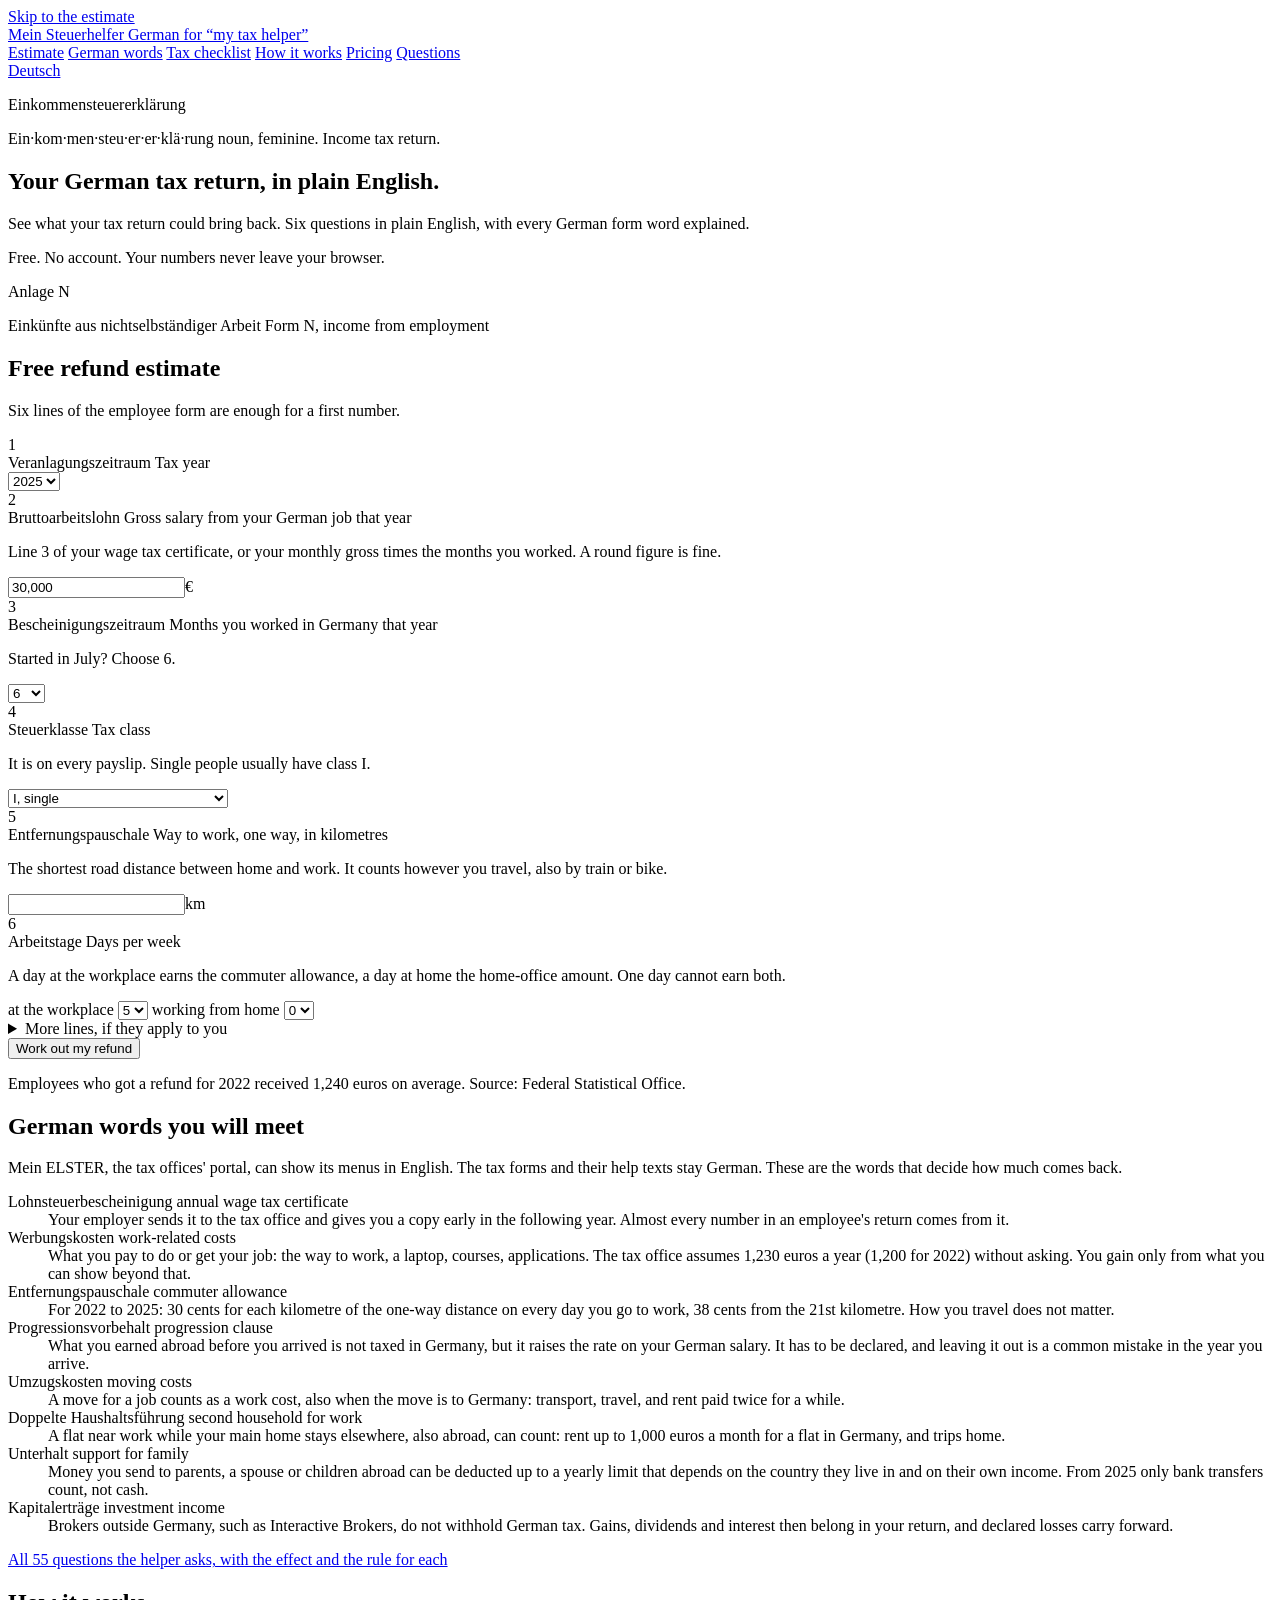
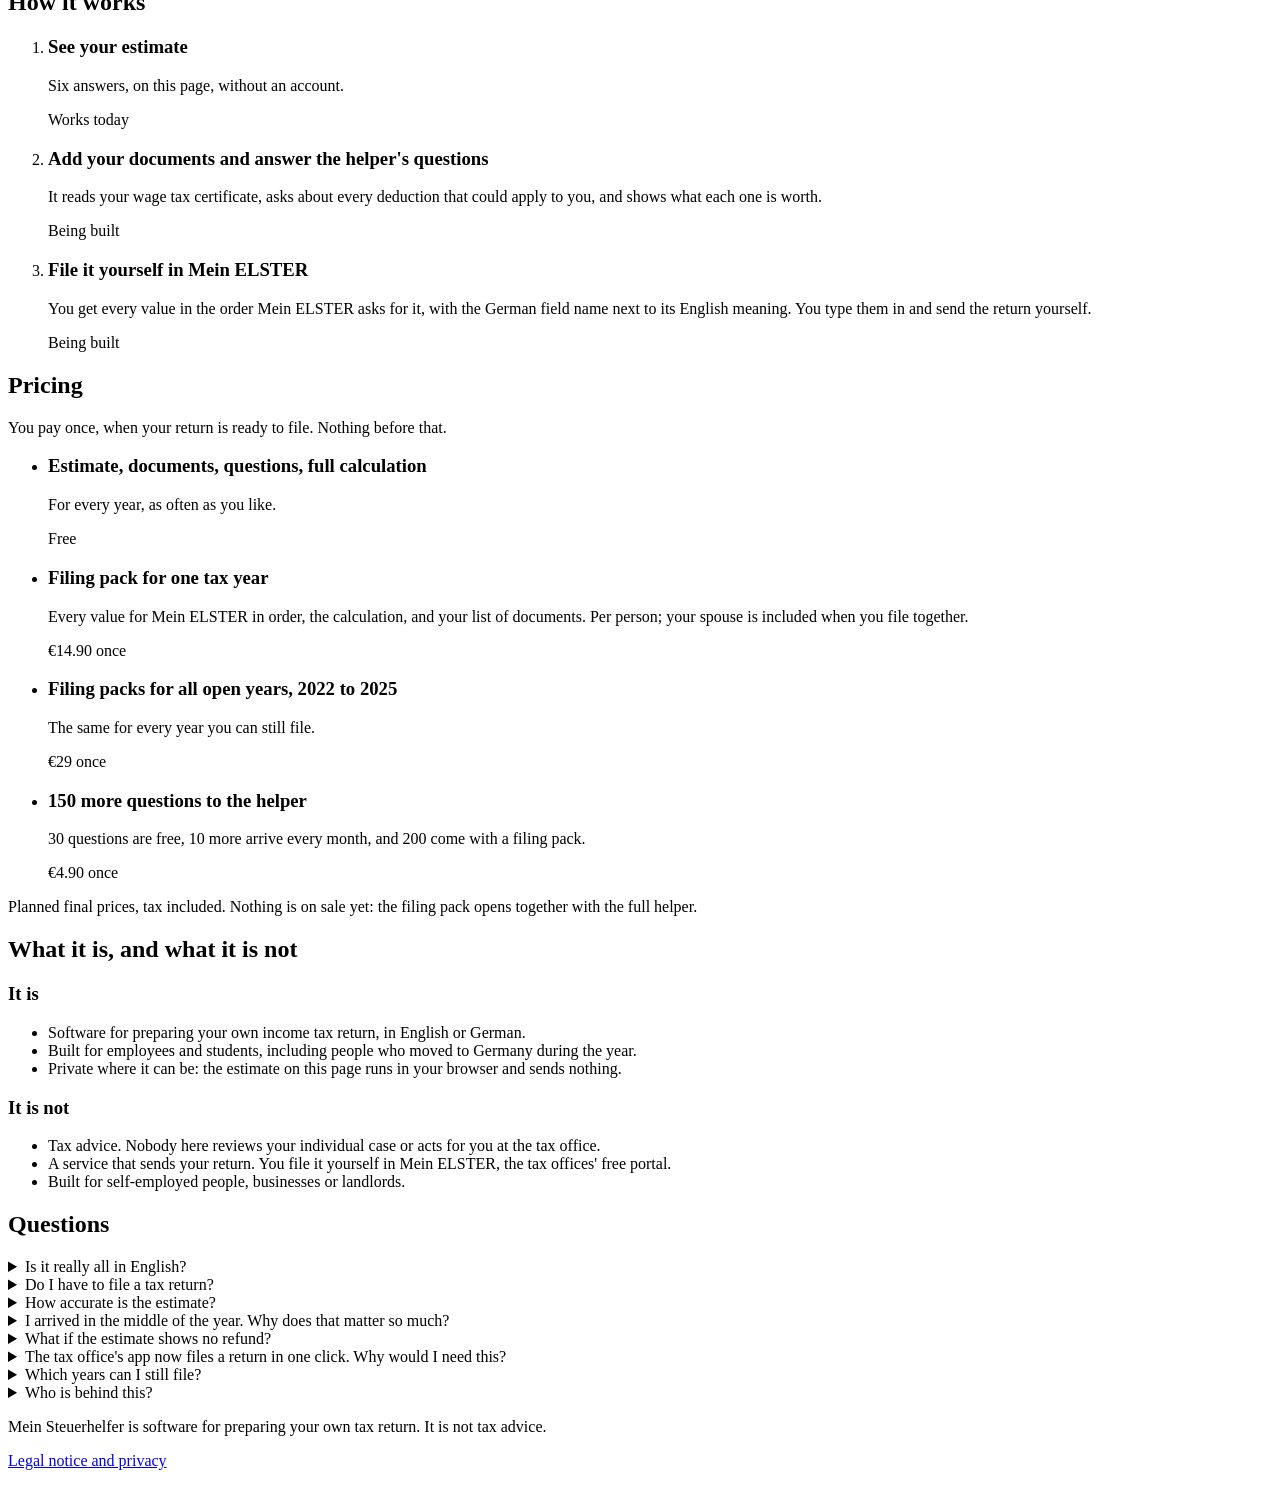
==== index.html @ c2fe27c1 "Add the website: English pages" ====
<!DOCTYPE html>
<html lang="en">
<head>
<meta charset="utf-8">
<meta name="viewport" content="width=device-width, initial-scale=1">
<title>German tax refund estimate in plain English | Mein Steuerhelfer</title>
<meta name="description" content="See what your German tax return could bring back. A free estimate in plain English for employees and students from abroad, with every German form word explained. Software, not tax advice.">
<meta name="color-scheme" content="light">
<link rel="icon" type="image/svg+xml" href="static/favicon.svg">
<link rel="stylesheet" href="static/css/site.css">
</head>
<body id="top">
<a class="skip" href="#estimate">Skip to the estimate</a>
<header class="top">
  <div class="wrap top__in">
    <a class="brand" href="./" translate="no">
      <span class="brand__name" lang="de">Mein Steuerhelfer</span>
      <span class="brand__gloss" translate="yes">German for “my tax helper”</span>
    </a>
    <nav class="nav" aria-label="Sections">
      <a href="#estimate">Estimate</a>
      <a href="#words">German words</a>
      <a href="checklist.html">Tax checklist</a>
      <a href="#how">How it works</a>
      <a href="#pricing">Pricing</a>
      <a href="#questions">Questions</a>
    </nav>
    <a class="lang" href="de/" hreflang="de" lang="de" data-lang-switch="de" aria-label="Diese Seite auf Deutsch">Deutsch</a>
  </div>
</header>

<main>
  <section class="hero">
    <div class="wrap">
      <p class="headword" lang="de">Einkommen&shy;steuer&shy;erklärung</p>
      <p class="entry"><span class="entry__syllables" lang="de">Ein·kom·men·steu·er·er·klä·rung</span> noun, feminine. Income tax return.</p>
      <div class="estimator" data-estimator>
      <script type="application/json" data-config>{"locale": "en-GB", "t": {"driver.children": "Children", "driver.children.why": "The tax office compares what the child allowance would save you with the child benefit you received and applies whichever is better. The allowance also lowers church tax and the solidarity surcharge.", "driver.church_tax": "Church tax counts as a deduction", "driver.church_tax.why": "The church tax you pay is itself deductible as a special expense, so part of it comes back.", "driver.commute": "Your way to work", "driver.commute.why": "{near} cents for each kilometre of the one-way distance on every day at the workplace, {far} cents from kilometre {far_from}, however you travel. Work costs only count once they pass the {allowance} the tax office assumes for every employee.", "driver.foreign_income": "Income abroad raises your German tax rate", "driver.foreign_income.why": "Income abroad is not taxed in Germany. But your German income is taxed at the rate that both together would have, and that rate is higher.", "driver.home_office": "Working from home", "driver.home_office.why": "{per_day} for each day you worked from home, up to {max} a year. It is added to your other work costs, which count once they pass the flat {allowance}.", "driver.other_costs": "Other work costs", "driver.other_costs.why": "What you pay yourself to do or get your job: equipment, courses, applications, a move for the job. Together with the way to work and home-office days it counts once it passes the flat {allowance}.", "driver.part_year": "Each month was taxed as if you earned that salary all year", "driver.part_year.why": "Your employer taxed every month as if you earned that salary for twelve months. Over the whole year you earned less, so less tax is due, and the return gives the difference back.", "err.amount": "This is not a number we can read. Use digits, for example 1,200.", "err.days_range": "Days at the workplace and at home cannot be more than 7 per week together.", "err.invalid_value": "One of the numbers is not valid. Check the lines above.", "err.km_range": "Enter a one-way distance of at most 500 kilometres.", "err.months_range": "Choose between 1 and 12 months.", "err.negative": "Enter an amount of zero or more.", "err.salary_range": "Enter your gross salary in euros, between 1 and 1,000,000. For example 42,000.", "err.tax_class": "Choose a tax class.", "err.unsupported_year": "Only 2022 to 2025 can be estimated.", "msg.even.body": "The tax your employer withheld is about right. Costs we have not asked about can still change that: a move for the job, a second home, training, support for family abroad, craftsmen at home.", "msg.even.title": "No clear refund from these numbers", "msg.needs_documents.body": "In these classes the tax withheld depends on your partner\u0027s income or on your main job, so a quick estimate would be a guess. The full helper will calculate it from the wage tax certificates.", "msg.needs_documents.title": "Classes V and VI need your wage tax certificate", "msg.payment.amount": "Roughly {amount} more tax for the year, probably between {low} and {high}.", "msg.payment.body": "More tax is due for the year than your employer withheld. Costs we have not asked about can still lower it.", "msg.payment.title": "These numbers point to a payment, not a refund", "r.abroad_hint": "Did you have income abroad earlier that year? Enter it under \u201cMore lines\u201d. It lowers this figure and makes the return mandatory.", "r.class3_note": "Estimated as a married couple filing together, with a partner who has no income.", "r.class4_note": "Estimated for you alone. If you file together with your spouse and your incomes differ, the result is usually better.", "r.costs.above": "Your work costs come to {total}. That is {extra} more than the {allowance} the tax office assumes for every employee, and this extra lowers your taxable income.", "r.costs.below": "Your work costs come to {total}. The tax office already assumes {allowance} for every employee without asking, so costs only change your tax once they pass that line. You are {missing} short of it.", "r.costs.title": "Your work costs", "r.estimate_note": "An estimate from a few answers. It assumes statutory health insurance at the average rate and no other income. Your wage tax certificate gives the exact figure.", "r.example": "Example: first job in Germany from July, 30,000 euros gross by December, no income earlier that year. Change the lines to see your own number.", "r.heading": "Likely refund", "r.must_file": "With income abroad in the same year, a German tax return for that year is mandatory, not optional.", "r.next": "The full helper is being built. It will read your documents, ask about everything else you can claim, and give you every value for Mein ELSTER with the German field name next to its English meaning.", "r.range": "Probably between {low} and {high}.", "r.slip.diff": "Difference", "r.slip.due": "Tax due for the year", "r.slip.withheld": "Withheld from your pay, estimated", "r.why": "Where it comes from", "r.why.note": "Amounts with a plus or minus show what a line adds to or takes from your result. They overlap, so they do not add up exactly."}}</script>
      <div class="hero__grid">
        <div class="hero__text">
          <h1>Your German tax return, in plain English.</h1>
          <p class="lead">See what your tax return could bring back. Six questions in plain English, with every German form word explained.</p>
          <p class="hero__note">Free. No account. Your numbers never leave your browser.</p>
        </div>

        <div class="sheet" id="estimate">
          <div class="sheet__band">
            <p class="sheet__form" lang="de">Anlage N</p>
            <p class="sheet__formtitle"><span lang="de">Einkünfte aus nichtselbständiger Arbeit</span> <span class="sheet__gloss">Form N, income from employment</span></p>
          </div>
          <form class="sheet__body" method="dialog" novalidate>
            <h2>Free refund estimate</h2>
            <p class="sheet__sub">Six lines of the employee form are enough for a first number.</p>

            <div class="line">
              <span class="line__no" aria-hidden="true">1</span>
              <div class="line__text">
                <span class="term" lang="de">Veranlagungszeitraum</span>
                <label for="est-year">Tax year</label>
              </div>
              <div class="line__field">
                <select id="est-year" name="year" aria-describedby="est-year-error">
                  <option value="2025" selected>2025</option>
                  <option value="2024">2024</option>
                  <option value="2023">2023</option>
                  <option value="2022">2022</option>
                </select>
              </div>
              <p class="error" id="est-year-error" data-error-for="year" hidden></p>
            </div>

            <div class="line">
  <span class="line__no" aria-hidden="true">2</span>
  <div class="line__text">
    <span class="term" lang="de">Bruttoarbeitslohn</span>
    <label for="est-gross">Gross salary from your German job that year</label>
<p class="hint" id="est-gross-hint">Line 3 of your wage tax certificate, or your monthly gross times the months you worked. A round figure is fine.</p>  </div>
  <div class="line__field">
    <span class="money money--eur"><input id="est-gross" name="gross" type="text" inputmode="decimal" autocomplete="off" enterkeyhint="done" value="30,000" aria-describedby="est-gross-hint est-gross-error"><span class="unit" aria-hidden="true">€</span></span>
  </div>
  <p class="error" id="est-gross-error" data-error-for="gross" hidden></p>
</div>


            <div class="line">
              <span class="line__no" aria-hidden="true">3</span>
              <div class="line__text">
                <span class="term" lang="de">Bescheinigungszeitraum</span>
                <label for="est-months">Months you worked in Germany that year</label>
                <p class="hint" id="est-months-hint">Started in July? Choose 6.</p>
              </div>
              <div class="line__field">
                <select id="est-months" name="months" aria-describedby="est-months-hint est-months-error">
                  <option value="1">1</option>
                  <option value="2">2</option>
                  <option value="3">3</option>
                  <option value="4">4</option>
                  <option value="5">5</option>
                  <option value="6" selected>6</option>
                  <option value="7">7</option>
                  <option value="8">8</option>
                  <option value="9">9</option>
                  <option value="10">10</option>
                  <option value="11">11</option>
                  <option value="12">12</option>
                </select>
              </div>
              <p class="error" id="est-months-error" data-error-for="months" hidden></p>
            </div>

            <div class="line">
              <span class="line__no" aria-hidden="true">4</span>
              <div class="line__text">
                <span class="term" lang="de">Steuerklasse</span>
                <label for="est-class">Tax class</label>
                <p class="hint" id="est-class-hint">It is on every payslip. Single people usually have class I.</p>
              </div>
              <div class="line__field">
                <select id="est-class" name="tax_class" aria-describedby="est-class-hint est-class-error">
                  <option value="1" selected>I, single</option>
                  <option value="2">II, single parent</option>
                  <option value="3">III, married, partner earns nothing</option>
                  <option value="4">IV, married, both work</option>
                  <option value="5">V, married, partner has class III</option>
                  <option value="6">VI, second job</option>
                </select>
              </div>
              <p class="error" id="est-class-error" data-error-for="tax_class" hidden></p>
            </div>

            <div class="line">
  <span class="line__no" aria-hidden="true">5</span>
  <div class="line__text">
    <span class="term" lang="de">Entfernungspauschale</span>
    <label for="est-commute">Way to work, one way, in kilometres</label>
<p class="hint" id="est-commute-hint">The shortest road distance between home and work. It counts however you travel, also by train or bike.</p>  </div>
  <div class="line__field">
    <span class="money money--km"><input id="est-commute" name="commute_km" type="text" inputmode="decimal" autocomplete="off" enterkeyhint="done" value="" aria-describedby="est-commute-hint est-commute-error"><span class="unit" aria-hidden="true">km</span></span>
  </div>
  <p class="error" id="est-commute-error" data-error-for="commute_km" hidden></p>
</div>


            <div class="line line--days" role="group" aria-labelledby="est-days-label">
              <span class="line__no" aria-hidden="true">6</span>
              <div class="line__text">
                <span class="term" lang="de">Arbeitstage</span>
                <span class="line__label" id="est-days-label">Days per week</span>
                <p class="hint" id="est-days-hint">A day at the workplace earns the commuter allowance, a day at home the home-office amount. One day cannot earn both.</p>
              </div>
              <div class="line__field pair">
                <label class="pair__item" for="est-office"><span>at the workplace</span>
                  <select id="est-office" name="office_days_week" aria-describedby="est-days-error">
                    <option value="0">0</option>
                    <option value="1">1</option>
                    <option value="2">2</option>
                    <option value="3">3</option>
                    <option value="4">4</option>
                    <option value="5" selected>5</option>
                    <option value="6">6</option>
                    <option value="7">7</option>
                  </select>
                </label>
                <label class="pair__item" for="est-home"><span>working from home</span>
                  <select id="est-home" name="home_days_week" aria-describedby="est-days-error">
                    <option value="0" selected>0</option>
                    <option value="1">1</option>
                    <option value="2">2</option>
                    <option value="3">3</option>
                    <option value="4">4</option>
                    <option value="5">5</option>
                    <option value="6">6</option>
                    <option value="7">7</option>
                  </select>
                </label>
              </div>
              <p class="error" id="est-days-error" data-error-for="days" hidden></p>
            </div>

            <details class="more">
              <summary>More lines, if they apply to you</summary>

              <div class="line">
  <span class="line__no" aria-hidden="true">7</span>
  <div class="line__text">
    <span class="term" lang="de">Progressionsvorbehalt</span>
    <label for="est-foreign">Income outside Germany in the same year, in euros</label>
<p class="hint" id="est-foreign-hint">For example your salary before you moved. It is not taxed here, but it raises the rate on your German income.</p>  </div>
  <div class="line__field">
    <span class="money money--eur"><input id="est-foreign" name="foreign_income" type="text" inputmode="decimal" autocomplete="off" enterkeyhint="done" value="" aria-describedby="est-foreign-hint est-foreign-error"><span class="unit" aria-hidden="true">€</span></span>
  </div>
  <p class="error" id="est-foreign-error" data-error-for="foreign_income" hidden></p>
</div>


              <div class="line">
                <span class="line__no" aria-hidden="true">8</span>
                <div class="line__text">
                  <span class="term" lang="de">Bundesland</span>
                  <label for="est-state">Federal state where you work</label>
                </div>
                <div class="line__field">
                  <select id="est-state" name="state">
                    <option value="" selected>Not sure</option>
                    <option value="BW">Baden-Württemberg</option>
                    <option value="BY">Bavaria</option>
                    <option value="BE">Berlin</option>
                    <option value="BB">Brandenburg</option>
                    <option value="HB">Bremen</option>
                    <option value="HH">Hamburg</option>
                    <option value="HE">Hesse</option>
                    <option value="MV">Mecklenburg-Western Pomerania</option>
                    <option value="NI">Lower Saxony</option>
                    <option value="NW">North Rhine-Westphalia</option>
                    <option value="RP">Rhineland-Palatinate</option>
                    <option value="SL">Saarland</option>
                    <option value="SN">Saxony</option>
                    <option value="ST">Saxony-Anhalt</option>
                    <option value="SH">Schleswig-Holstein</option>
                    <option value="TH">Thuringia</option>
                  </select>
                </div>
              </div>

              <div class="line">
                <span class="line__no" aria-hidden="true">9</span>
                <div class="line__text">
                  <span class="term" lang="de">Kirchensteuer</span>
                  <label class="check" for="est-church"><input id="est-church" name="church" type="checkbox" aria-describedby="est-church-hint"> <span>I pay church tax</span></label>
                  <p class="hint" id="est-church-hint">It is on your payslip if you are a registered member of a church: 8 or 9 percent of the wage tax, depending on the state.</p>
                </div>
              </div>

              <div class="line">
                <span class="line__no" aria-hidden="true">10</span>
                <div class="line__text">
                  <span class="term" lang="de">Kindergeld</span>
                  <label for="est-children">Children you receive child benefit for</label>
                </div>
                <div class="line__field">
                  <select id="est-children" name="children">
                    <option value="0" selected>0</option>
                    <option value="1">1</option>
                    <option value="2">2</option>
                    <option value="3">3</option>
                    <option value="4">4</option>
                    <option value="5">5</option>
                    <option value="6">6</option>
                  </select>
                </div>
              </div>

              <div class="line">
  <span class="line__no" aria-hidden="true">11</span>
  <div class="line__text">
    <span class="term" lang="de">Werbungskosten</span>
    <label for="est-other">Other work costs you paid yourself, in euros</label>
<p class="hint" id="est-other-hint">Laptop, courses, job applications, a move for the job. A rough total.</p>  </div>
  <div class="line__field">
    <span class="money money--eur"><input id="est-other" name="other_costs" type="text" inputmode="decimal" autocomplete="off" enterkeyhint="done" value="" aria-describedby="est-other-hint est-other-error"><span class="unit" aria-hidden="true">€</span></span>
  </div>
  <p class="error" id="est-other-error" data-error-for="other_costs" hidden></p>
</div>

            </details>

            <p class="error error--form" data-error-for="form" role="alert" hidden></p>
            <button class="btn" type="submit">Work out my refund</button>
          </form>
        </div>

        <div class="outcome">
          <div class="result" data-result aria-live="polite"></div>
          <noscript><p class="outcome__noscript">The estimate needs JavaScript. It runs only in your browser and sends nothing.</p></noscript>
          <p class="hero__stat">Employees who got a refund for 2022 received 1,240 euros on average. Source: Federal Statistical Office.</p>
        </div>
      </div>
      <div class="why" data-why></div>
      </div>
    </div>
  </section>

  <section class="section" id="words" aria-labelledby="words-title">
    <div class="wrap">
      <h2 id="words-title">German words you will meet</h2>
      <p class="section__lead">Mein ELSTER, the tax offices&#39; portal, can show its menus in English. The tax forms and their help texts stay German. These are the words that decide how much comes back.</p>
      <dl class="words">
        <div class="word">
          <dt><span class="word__term" lang="de">Lohnsteuerbescheinigung</span> <span class="word__gloss">annual wage tax certificate</span></dt>
          <dd>Your employer sends it to the tax office and gives you a copy early in the following year. Almost every number in an employee&#39;s return comes from it.</dd>
        </div>
        <div class="word">
          <dt><span class="word__term" lang="de">Werbungskosten</span> <span class="word__gloss">work-related costs</span></dt>
          <dd>What you pay to do or get your job: the way to work, a laptop, courses, applications. The tax office assumes 1,230 euros a year (1,200 for 2022) without asking. You gain only from what you can show beyond that.</dd>
        </div>
        <div class="word">
          <dt><span class="word__term" lang="de">Entfernungspauschale</span> <span class="word__gloss">commuter allowance</span></dt>
          <dd>For 2022 to 2025: 30 cents for each kilometre of the one-way distance on every day you go to work, 38 cents from the 21st kilometre. How you travel does not matter.</dd>
        </div>
        <div class="word">
          <dt><span class="word__term" lang="de">Progressionsvorbehalt</span> <span class="word__gloss">progression clause</span></dt>
          <dd>What you earned abroad before you arrived is not taxed in Germany, but it raises the rate on your German salary. It has to be declared, and leaving it out is a common mistake in the year you arrive.</dd>
        </div>
        <div class="word">
          <dt><span class="word__term" lang="de">Umzugskosten</span> <span class="word__gloss">moving costs</span></dt>
          <dd>A move for a job counts as a work cost, also when the move is to Germany: transport, travel, and rent paid twice for a while.</dd>
        </div>
        <div class="word">
          <dt><span class="word__term" lang="de">Doppelte Haushaltsführung</span> <span class="word__gloss">second household for work</span></dt>
          <dd>A flat near work while your main home stays elsewhere, also abroad, can count: rent up to 1,000 euros a month for a flat in Germany, and trips home.</dd>
        </div>
        <div class="word">
          <dt><span class="word__term" lang="de">Unterhalt</span> <span class="word__gloss">support for family</span></dt>
          <dd>Money you send to parents, a spouse or children abroad can be deducted up to a yearly limit that depends on the country they live in and on their own income. From 2025 only bank transfers count, not cash.</dd>
        </div>
        <div class="word">
          <dt><span class="word__term" lang="de">Kapitalerträge</span> <span class="word__gloss">investment income</span></dt>
          <dd>Brokers outside Germany, such as Interactive Brokers, do not withhold German tax. Gains, dividends and interest then belong in your return, and declared losses carry forward.</dd>
        </div>
      </dl>
      <p class="section__more"><a href="checklist.html">All 55 questions the helper asks, with the effect and the rule for each</a></p>
    </div>
  </section>

  <section class="section" id="how" aria-labelledby="how-title">
    <div class="wrap">
      <h2 id="how-title">How it works</h2>
      <ol class="steps">
        <li class="step">
          <h3>See your estimate</h3>
          <p>Six answers, on this page, without an account.</p>
          <p class="chip chip--live">Works today</p>
        </li>
        <li class="step">
          <h3>Add your documents and answer the helper&#39;s questions</h3>
          <p>It reads your wage tax certificate, asks about every deduction that could apply to you, and shows what each one is worth.</p>
          <p class="chip chip--building">Being built</p>
        </li>
        <li class="step">
          <h3>File it yourself in Mein ELSTER</h3>
          <p>You get every value in the order Mein ELSTER asks for it, with the German field name next to its English meaning. You type them in and send the return yourself.</p>
          <p class="chip chip--building">Being built</p>
        </li>
      </ol>
    </div>
  </section>

  <section class="section" id="pricing" aria-labelledby="pricing-title">
    <div class="wrap">
      <h2 id="pricing-title">Pricing</h2>
      <p class="section__lead">You pay once, when your return is ready to file. Nothing before that.</p>
      <ul class="fees">
        <li class="fee">
          <div class="fee__what"><h3>Estimate, documents, questions, full calculation</h3><p>For every year, as often as you like.</p></div>
          <p class="fee__price"><span class="fee__amount">Free</span></p>
        </li>
        <li class="fee">
          <div class="fee__what"><h3>Filing pack for one tax year</h3><p>Every value for Mein ELSTER in order, the calculation, and your list of documents. Per person; your spouse is included when you file together.</p></div>
          <p class="fee__price"><span class="fee__amount">€14.90</span> <span class="fee__once">once</span></p>
        </li>
        <li class="fee">
          <div class="fee__what"><h3>Filing packs for all open years, 2022 to 2025</h3><p>The same for every year you can still file.</p></div>
          <p class="fee__price"><span class="fee__amount">€29</span> <span class="fee__once">once</span></p>
        </li>
        <li class="fee">
          <div class="fee__what"><h3>150 more questions to the helper</h3><p>30 questions are free, 10 more arrive every month, and 200 come with a filing pack.</p></div>
          <p class="fee__price"><span class="fee__amount">€4.90</span> <span class="fee__once">once</span></p>
        </li>
      </ul>
      <p class="note">Planned final prices, tax included. Nothing is on sale yet: the filing pack opens together with the full helper.</p>
    </div>
  </section>

  <section class="section" id="honest" aria-labelledby="honest-title">
    <div class="wrap">
      <h2 id="honest-title">What it is, and what it is not</h2>
      <div class="twolists">
        <div>
          <h3>It is</h3>
          <ul class="marks marks--yes">
<li>Software for preparing your own income tax return, in English or German.</li><li>Built for employees and students, including people who moved to Germany during the year.</li><li>Private where it can be: the estimate on this page runs in your browser and sends nothing.</li>          </ul>
        </div>
        <div>
          <h3>It is not</h3>
          <ul class="marks marks--no">
<li>Tax advice. Nobody here reviews your individual case or acts for you at the tax office.</li><li>A service that sends your return. You file it yourself in Mein ELSTER, the tax offices&#39; free portal.</li><li>Built for self-employed people, businesses or landlords.</li>          </ul>
        </div>
      </div>
    </div>
  </section>

  <section class="section" id="questions" aria-labelledby="questions-title">
    <div class="wrap">
      <h2 id="questions-title">Questions</h2>
      <div class="faq">
        <details>
          <summary>Is it really all in English?</summary>
          <p>Yes. Questions, explanations and results are in English, and you can switch to German at any time. Official form words stay in German next to their English meaning, because that is what you will see in Mein ELSTER and in letters from the tax office.</p>
        </details>
        <details>
          <summary>Do I have to file a tax return?</summary>
          <p>Many employees do not have to, but may, and most who do get money back. Filing becomes mandatory in some cases, for example with income abroad in the same year, unemployment or parental benefit above 410 euros, the tax class combination III and V, or two employers at the same time.</p>
        </details>
        <details>
          <summary>How accurate is the estimate?</summary>
          <p>It uses the tax tariff of the year you choose and models what an employer withholds. It cannot know your exact health insurance rate or costs you have not entered, so it shows a range. The exact figure needs your wage tax certificate.</p>
        </details>
        <details>
          <summary>I arrived in the middle of the year. Why does that matter so much?</summary>
          <p>Your employer taxes each month as if you earned that salary for twelve months. If you worked only part of the year, your yearly income is lower and so is your tax. The return gives the difference back, unless income abroad pushes your rate up again.</p>
        </details>
        <details>
          <summary>What if the estimate shows no refund?</summary>
          <p>Then it says so. If filing is voluntary for you, you can simply not file. If you are obliged to file, for example because you had income abroad in the same year, the return is due either way, and it helps to know the amount early.</p>
        </details>
        <details>
          <summary>The tax office&#39;s app now files a return in one click. Why would I need this?</summary>
          <p>Since July 2026 the MeinELSTER+ app can prepare a simple return for 2025 from the data the tax office already holds. For a full year in one job with nothing to deduct, that may be all you need. It cannot know about costs nobody reported to it, such as your move, a long way to work, a second home or family you support abroad, unless you add them yourself. Income you had abroad before you arrived is not in its data either, although it has to be declared.</p>
        </details>
        <details>
          <summary>Which years can I still file?</summary>
          <p>If filing is voluntary for you, you have four years: 2022 until 31 December 2026, 2023 until the end of 2027, and so on.</p>
        </details>
        <details>
          <summary>Who is behind this?</summary>
          <p>A small independent project. The legal notice with the operator&#39;s details will be published before anything is sold.</p>
        </details>
      </div>
    </div>
  </section>
</main>

<footer class="foot">
  <div class="wrap foot__in">
    <p class="foot__claim">Mein Steuerhelfer is software for preparing your own tax return. It is not tax advice.</p>
    <p><a href="legal.html">Legal notice and privacy</a></p>
  </div>
</footer>
<script type="module" src="static/js/landing.js"></script>
</body>
</html>
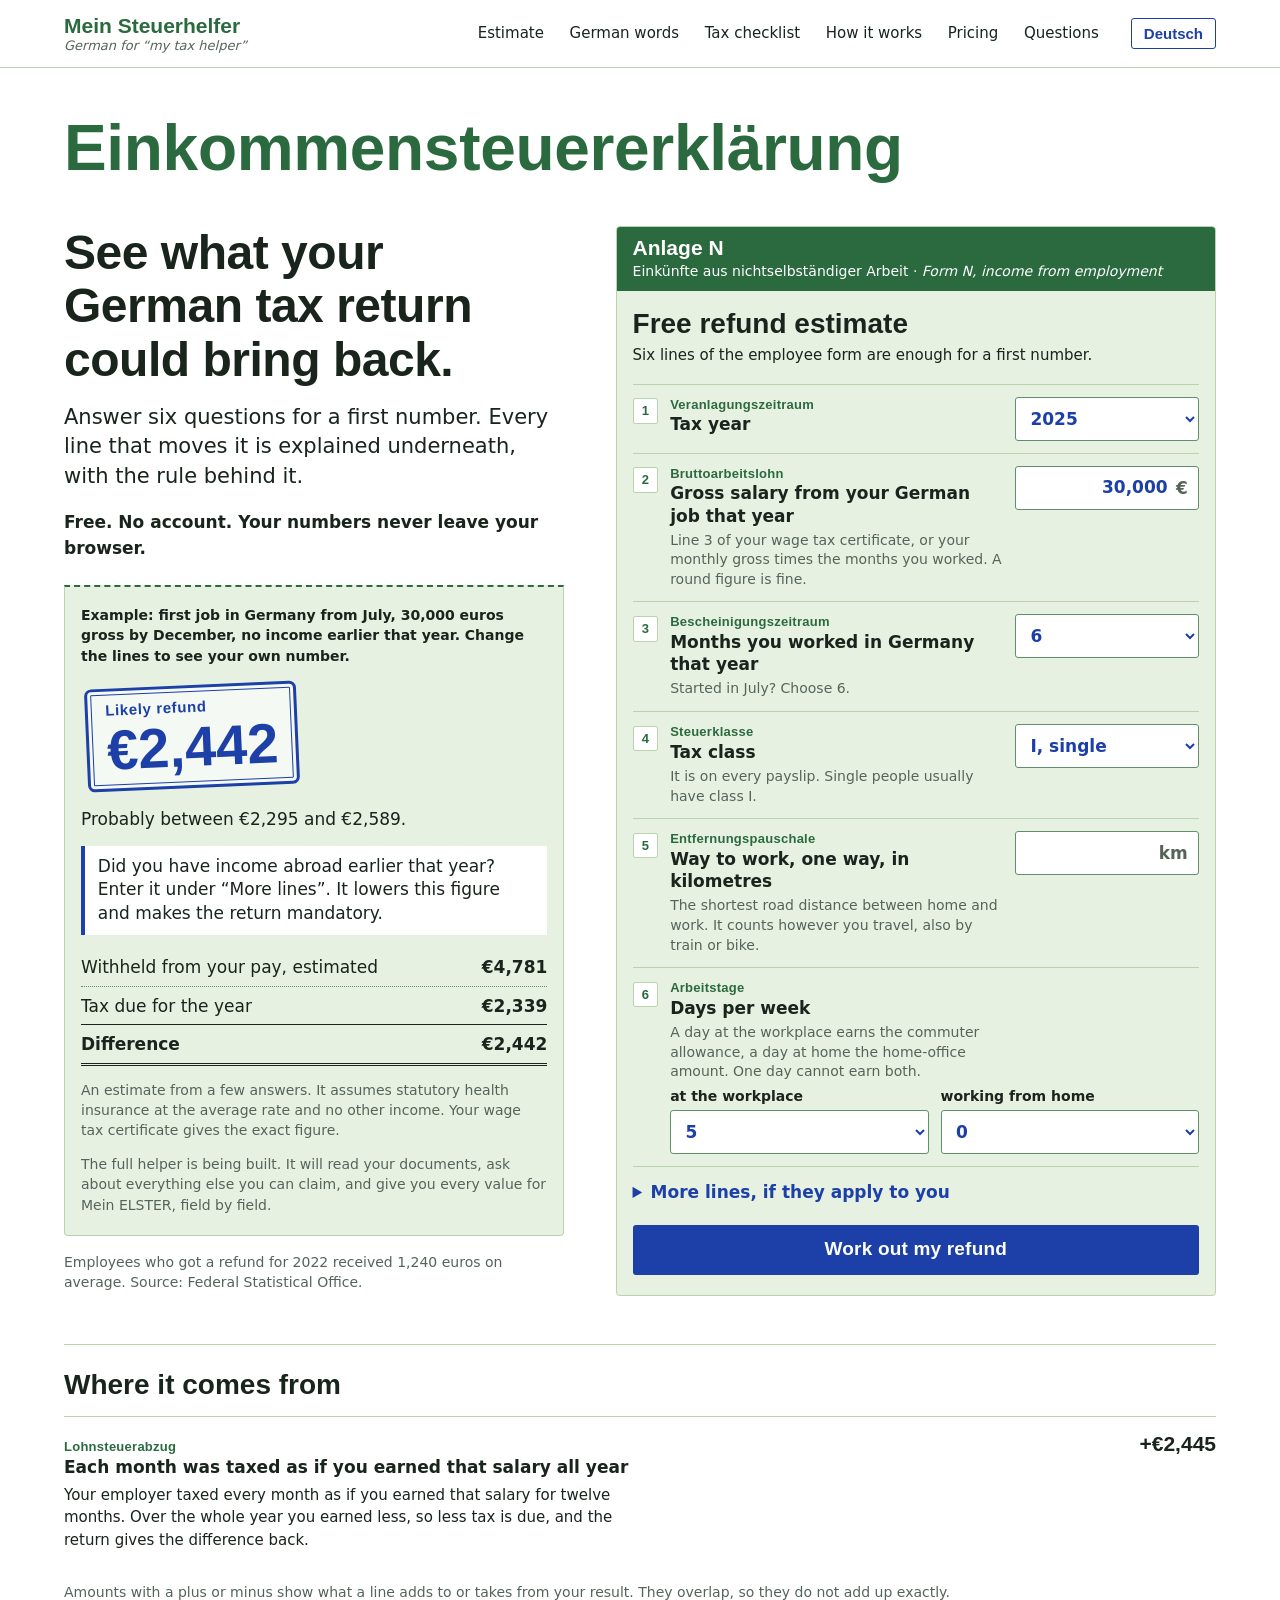
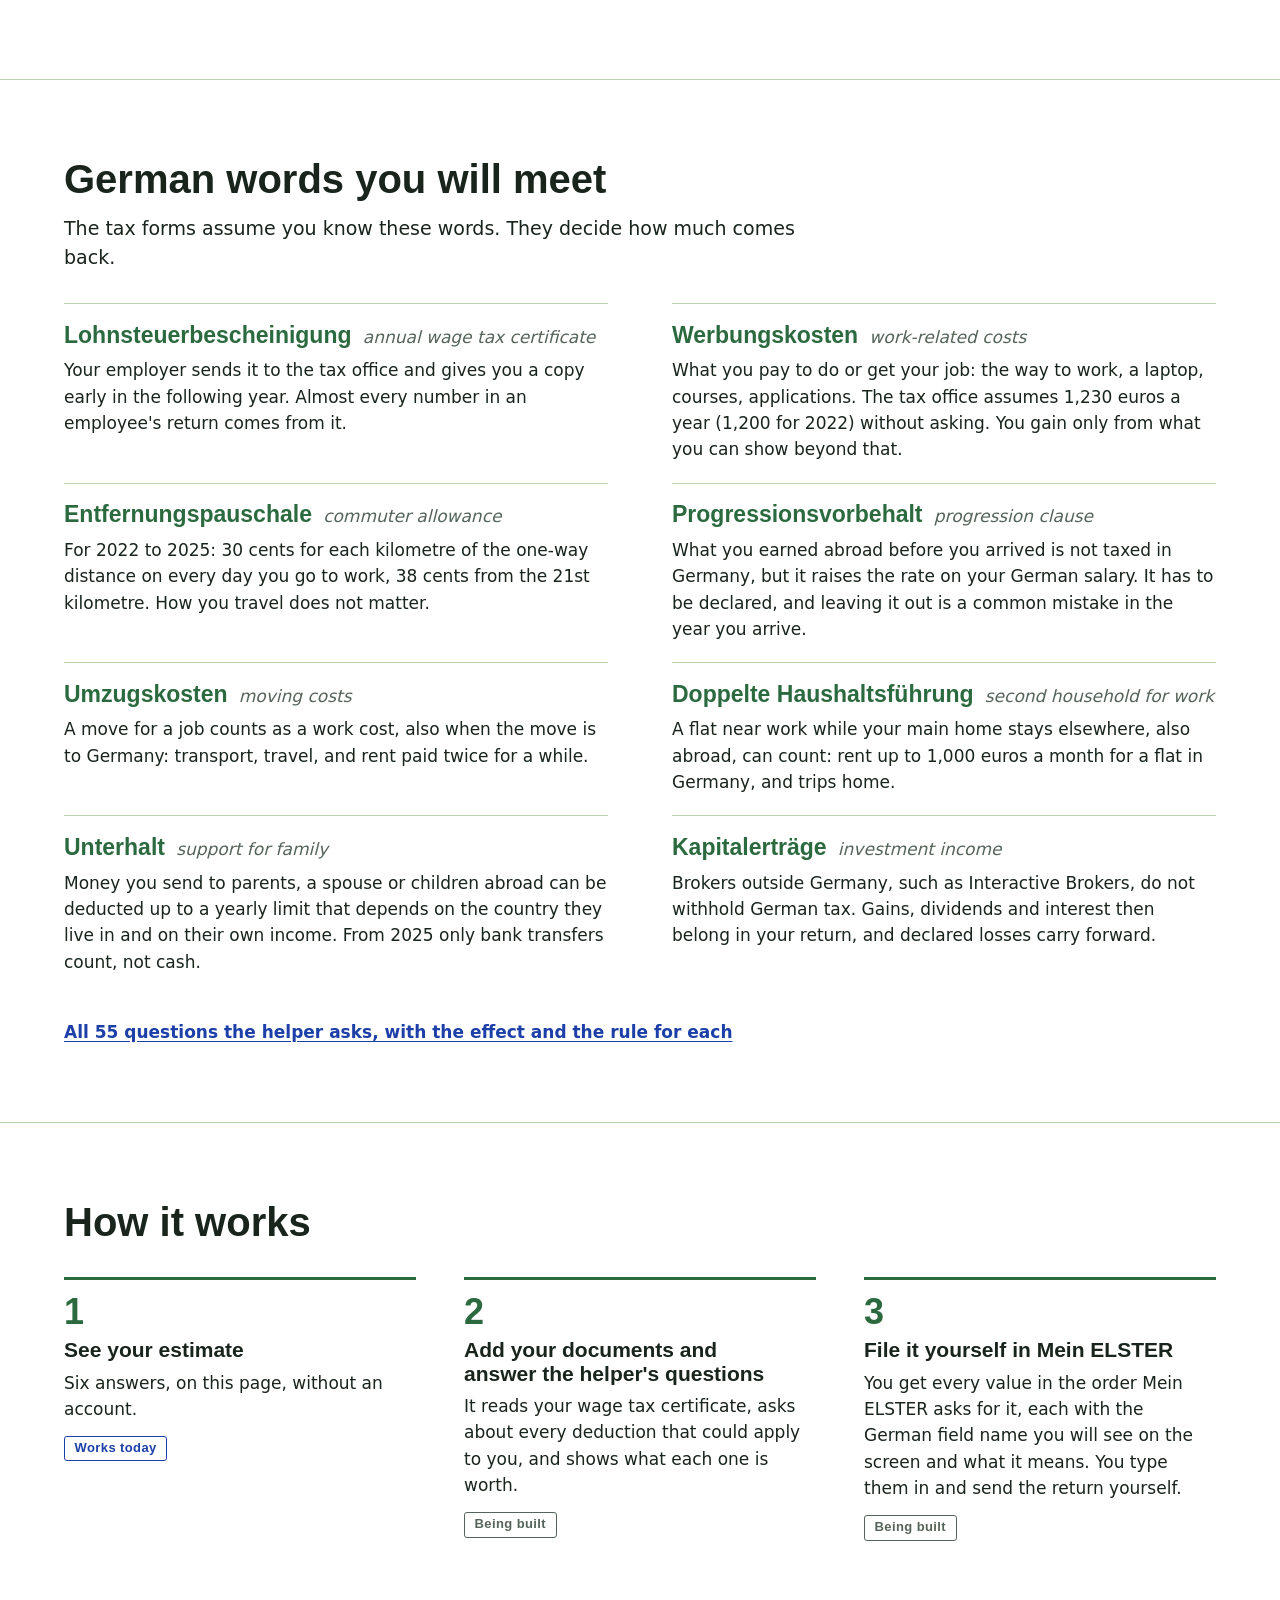
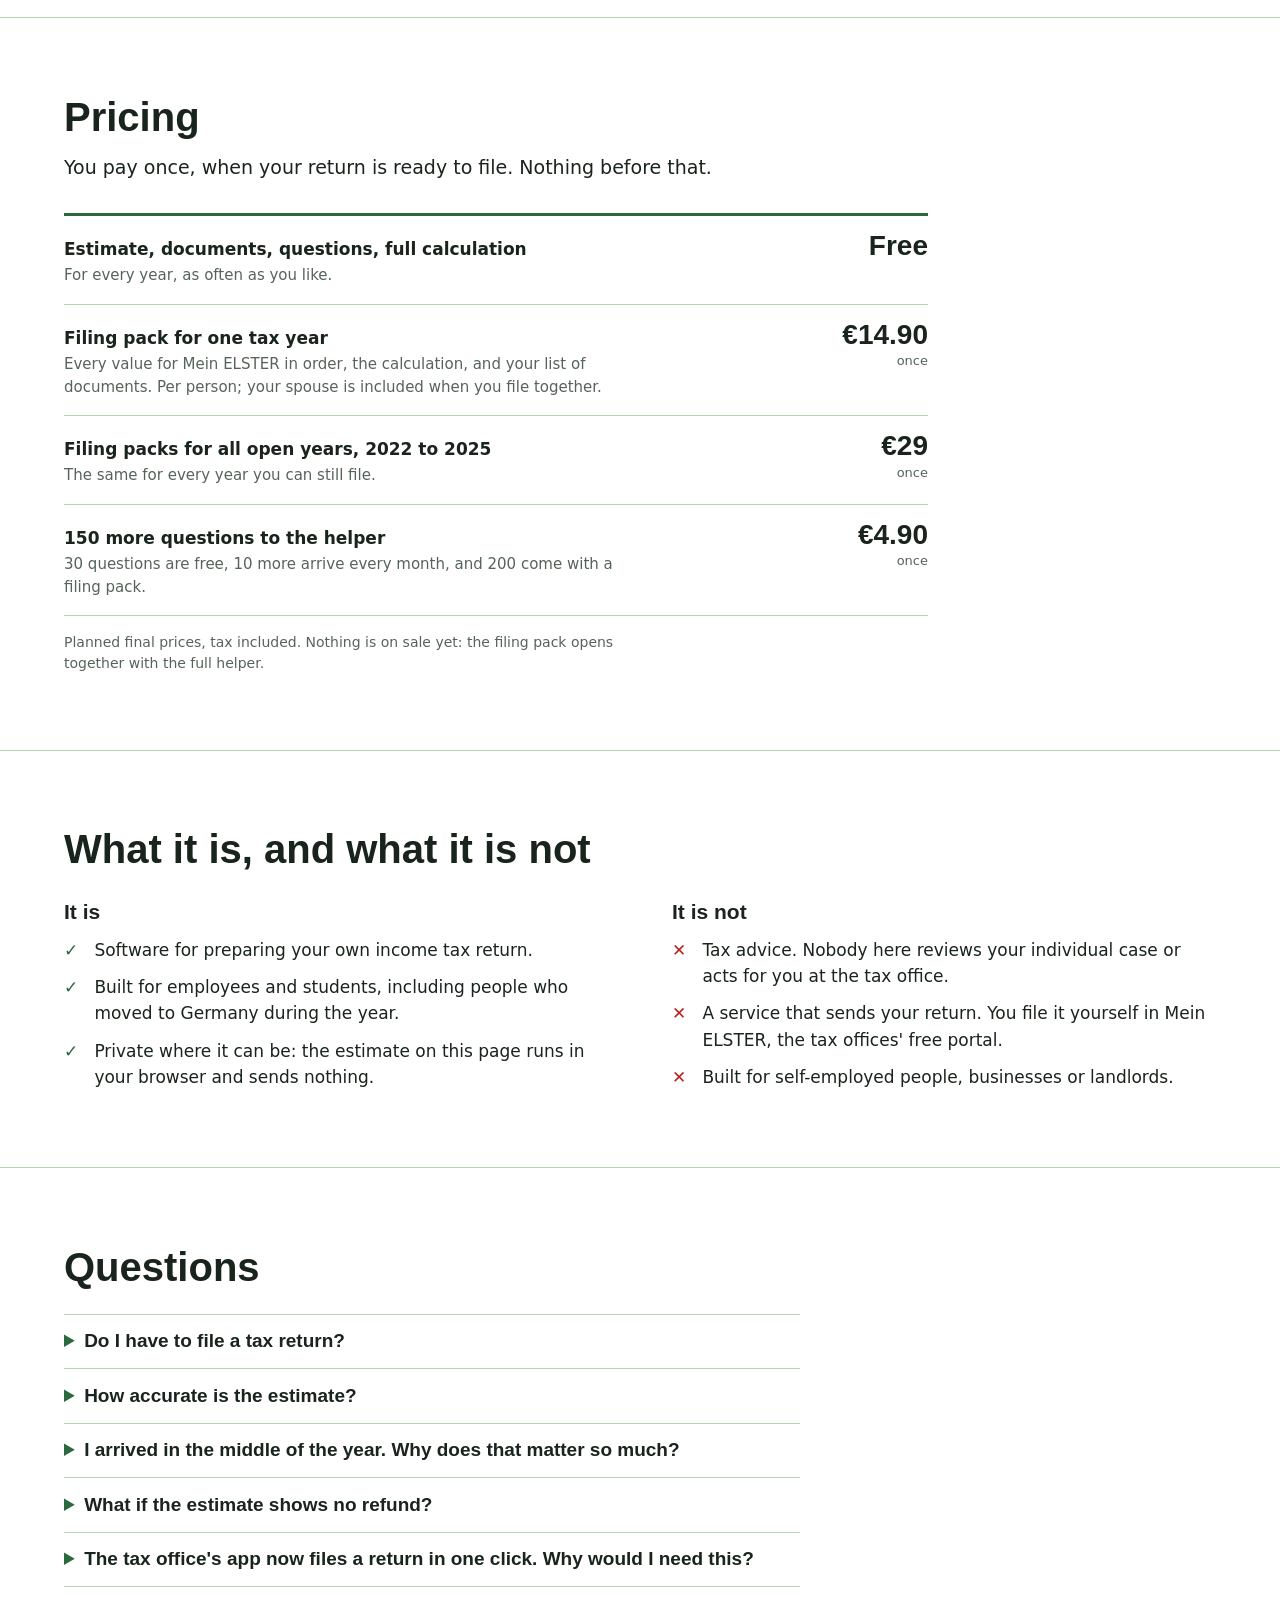
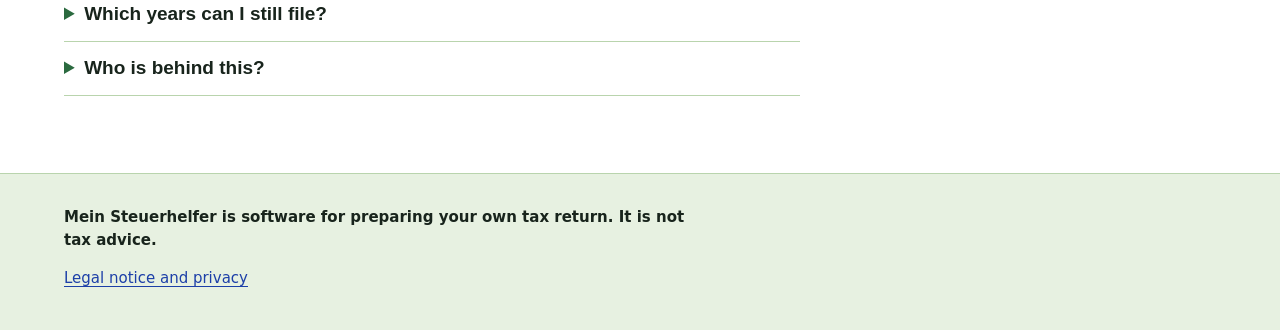
==== commit a520f72f: "Hero without the dictionary line; copy no longer sells the language Built from the source at 8db8272" ====
--- a/index.html
+++ b/index.html
@@ -3,8 +3,8 @@
 <head>
 <meta charset="utf-8">
 <meta name="viewport" content="width=device-width, initial-scale=1">
-<title>German tax refund estimate in plain English | Mein Steuerhelfer</title>
-<meta name="description" content="See what your German tax return could bring back. A free estimate in plain English for employees and students from abroad, with every German form word explained. Software, not tax advice.">
+<title>German tax refund estimate | Mein Steuerhelfer</title>
+<meta name="description" content="See what your German tax return could bring back. A free estimate for employees and students from abroad, with every cost explained. Software, not tax advice.">
 <meta name="color-scheme" content="light">
 <link rel="icon" type="image/svg+xml" href="static/favicon.svg">
 <link rel="stylesheet" href="static/css/site.css">
@@ -33,13 +33,12 @@
   <section class="hero">
     <div class="wrap">
       <p class="headword" lang="de">Einkommen&shy;steuer&shy;erklärung</p>
-      <p class="entry"><span class="entry__syllables" lang="de">Ein·kom·men·steu·er·er·klä·rung</span> noun, feminine. Income tax return.</p>
       <div class="estimator" data-estimator>
-      <script type="application/json" data-config>{"locale": "en-GB", "t": {"driver.children": "Children", "driver.children.why": "The tax office compares what the child allowance would save you with the child benefit you received and applies whichever is better. The allowance also lowers church tax and the solidarity surcharge.", "driver.church_tax": "Church tax counts as a deduction", "driver.church_tax.why": "The church tax you pay is itself deductible as a special expense, so part of it comes back.", "driver.commute": "Your way to work", "driver.commute.why": "{near} cents for each kilometre of the one-way distance on every day at the workplace, {far} cents from kilometre {far_from}, however you travel. Work costs only count once they pass the {allowance} the tax office assumes for every employee.", "driver.foreign_income": "Income abroad raises your German tax rate", "driver.foreign_income.why": "Income abroad is not taxed in Germany. But your German income is taxed at the rate that both together would have, and that rate is higher.", "driver.home_office": "Working from home", "driver.home_office.why": "{per_day} for each day you worked from home, up to {max} a year. It is added to your other work costs, which count once they pass the flat {allowance}.", "driver.other_costs": "Other work costs", "driver.other_costs.why": "What you pay yourself to do or get your job: equipment, courses, applications, a move for the job. Together with the way to work and home-office days it counts once it passes the flat {allowance}.", "driver.part_year": "Each month was taxed as if you earned that salary all year", "driver.part_year.why": "Your employer taxed every month as if you earned that salary for twelve months. Over the whole year you earned less, so less tax is due, and the return gives the difference back.", "err.amount": "This is not a number we can read. Use digits, for example 1,200.", "err.days_range": "Days at the workplace and at home cannot be more than 7 per week together.", "err.invalid_value": "One of the numbers is not valid. Check the lines above.", "err.km_range": "Enter a one-way distance of at most 500 kilometres.", "err.months_range": "Choose between 1 and 12 months.", "err.negative": "Enter an amount of zero or more.", "err.salary_range": "Enter your gross salary in euros, between 1 and 1,000,000. For example 42,000.", "err.tax_class": "Choose a tax class.", "err.unsupported_year": "Only 2022 to 2025 can be estimated.", "msg.even.body": "The tax your employer withheld is about right. Costs we have not asked about can still change that: a move for the job, a second home, training, support for family abroad, craftsmen at home.", "msg.even.title": "No clear refund from these numbers", "msg.needs_documents.body": "In these classes the tax withheld depends on your partner\u0027s income or on your main job, so a quick estimate would be a guess. The full helper will calculate it from the wage tax certificates.", "msg.needs_documents.title": "Classes V and VI need your wage tax certificate", "msg.payment.amount": "Roughly {amount} more tax for the year, probably between {low} and {high}.", "msg.payment.body": "More tax is due for the year than your employer withheld. Costs we have not asked about can still lower it.", "msg.payment.title": "These numbers point to a payment, not a refund", "r.abroad_hint": "Did you have income abroad earlier that year? Enter it under \u201cMore lines\u201d. It lowers this figure and makes the return mandatory.", "r.class3_note": "Estimated as a married couple filing together, with a partner who has no income.", "r.class4_note": "Estimated for you alone. If you file together with your spouse and your incomes differ, the result is usually better.", "r.costs.above": "Your work costs come to {total}. That is {extra} more than the {allowance} the tax office assumes for every employee, and this extra lowers your taxable income.", "r.costs.below": "Your work costs come to {total}. The tax office already assumes {allowance} for every employee without asking, so costs only change your tax once they pass that line. You are {missing} short of it.", "r.costs.title": "Your work costs", "r.estimate_note": "An estimate from a few answers. It assumes statutory health insurance at the average rate and no other income. Your wage tax certificate gives the exact figure.", "r.example": "Example: first job in Germany from July, 30,000 euros gross by December, no income earlier that year. Change the lines to see your own number.", "r.heading": "Likely refund", "r.must_file": "With income abroad in the same year, a German tax return for that year is mandatory, not optional.", "r.next": "The full helper is being built. It will read your documents, ask about everything else you can claim, and give you every value for Mein ELSTER with the German field name next to its English meaning.", "r.range": "Probably between {low} and {high}.", "r.slip.diff": "Difference", "r.slip.due": "Tax due for the year", "r.slip.withheld": "Withheld from your pay, estimated", "r.why": "Where it comes from", "r.why.note": "Amounts with a plus or minus show what a line adds to or takes from your result. They overlap, so they do not add up exactly."}}</script>
+      <script type="application/json" data-config>{"locale": "en-GB", "t": {"driver.children": "Children", "driver.children.why": "The tax office compares what the child allowance would save you with the child benefit you received and applies whichever is better. The allowance also lowers church tax and the solidarity surcharge.", "driver.church_tax": "Church tax counts as a deduction", "driver.church_tax.why": "The church tax you pay is itself deductible as a special expense, so part of it comes back.", "driver.commute": "Your way to work", "driver.commute.why": "{near} cents for each kilometre of the one-way distance on every day at the workplace, {far} cents from kilometre {far_from}, however you travel. Work costs only count once they pass the {allowance} the tax office assumes for every employee.", "driver.foreign_income": "Income abroad raises your German tax rate", "driver.foreign_income.why": "Income abroad is not taxed in Germany. But your German income is taxed at the rate that both together would have, and that rate is higher.", "driver.home_office": "Working from home", "driver.home_office.why": "{per_day} for each day you worked from home, up to {max} a year. It is added to your other work costs, which count once they pass the flat {allowance}.", "driver.other_costs": "Other work costs", "driver.other_costs.why": "What you pay yourself to do or get your job: equipment, courses, applications, a move for the job. Together with the way to work and home-office days it counts once it passes the flat {allowance}.", "driver.part_year": "Each month was taxed as if you earned that salary all year", "driver.part_year.why": "Your employer taxed every month as if you earned that salary for twelve months. Over the whole year you earned less, so less tax is due, and the return gives the difference back.", "err.amount": "This is not a number we can read. Use digits, for example 1,200.", "err.days_range": "Days at the workplace and at home cannot be more than 7 per week together.", "err.invalid_value": "One of the numbers is not valid. Check the lines above.", "err.km_range": "Enter a one-way distance of at most 500 kilometres.", "err.months_range": "Choose between 1 and 12 months.", "err.negative": "Enter an amount of zero or more.", "err.salary_range": "Enter your gross salary in euros, between 1 and 1,000,000. For example 42,000.", "err.tax_class": "Choose a tax class.", "err.unsupported_year": "Only 2022 to 2025 can be estimated.", "msg.even.body": "The tax your employer withheld is about right. Costs we have not asked about can still change that: a move for the job, a second home, training, support for family abroad, craftsmen at home.", "msg.even.title": "No clear refund from these numbers", "msg.needs_documents.body": "In these classes the tax withheld depends on your partner\u0027s income or on your main job, so a quick estimate would be a guess. The full helper will calculate it from the wage tax certificates.", "msg.needs_documents.title": "Classes V and VI need your wage tax certificate", "msg.payment.amount": "Roughly {amount} more tax for the year, probably between {low} and {high}.", "msg.payment.body": "More tax is due for the year than your employer withheld. Costs we have not asked about can still lower it.", "msg.payment.title": "These numbers point to a payment, not a refund", "r.abroad_hint": "Did you have income abroad earlier that year? Enter it under \u201cMore lines\u201d. It lowers this figure and makes the return mandatory.", "r.class3_note": "Estimated as a married couple filing together, with a partner who has no income.", "r.class4_note": "Estimated for you alone. If you file together with your spouse and your incomes differ, the result is usually better.", "r.costs.above": "Your work costs come to {total}. That is {extra} more than the {allowance} the tax office assumes for every employee, and this extra lowers your taxable income.", "r.costs.below": "Your work costs come to {total}. The tax office already assumes {allowance} for every employee without asking, so costs only change your tax once they pass that line. You are {missing} short of it.", "r.costs.title": "Your work costs", "r.estimate_note": "An estimate from a few answers. It assumes statutory health insurance at the average rate and no other income. Your wage tax certificate gives the exact figure.", "r.example": "Example: first job in Germany from July, 30,000 euros gross by December, no income earlier that year. Change the lines to see your own number.", "r.heading": "Likely refund", "r.must_file": "With income abroad in the same year, a German tax return for that year is mandatory, not optional.", "r.next": "The full helper is being built. It will read your documents, ask about everything else you can claim, and give you every value for Mein ELSTER, field by field.", "r.range": "Probably between {low} and {high}.", "r.slip.diff": "Difference", "r.slip.due": "Tax due for the year", "r.slip.withheld": "Withheld from your pay, estimated", "r.why": "Where it comes from", "r.why.note": "Amounts with a plus or minus show what a line adds to or takes from your result. They overlap, so they do not add up exactly."}}</script>
       <div class="hero__grid">
         <div class="hero__text">
-          <h1>Your German tax return, in plain English.</h1>
-          <p class="lead">See what your tax return could bring back. Six questions in plain English, with every German form word explained.</p>
+          <h1>See what your German tax return could bring back.</h1>
+          <p class="lead">Answer six questions for a first number. Every line that moves it is explained underneath, with the rule behind it.</p>
           <p class="hero__note">Free. No account. Your numbers never leave your browser.</p>
         </div>
 
@@ -283,7 +282,7 @@
   <section class="section" id="words" aria-labelledby="words-title">
     <div class="wrap">
       <h2 id="words-title">German words you will meet</h2>
-      <p class="section__lead">Mein ELSTER, the tax offices&#39; portal, can show its menus in English. The tax forms and their help texts stay German. These are the words that decide how much comes back.</p>
+      <p class="section__lead">The tax forms assume you know these words. They decide how much comes back.</p>
       <dl class="words">
         <div class="word">
           <dt><span class="word__term" lang="de">Lohnsteuerbescheinigung</span> <span class="word__gloss">annual wage tax certificate</span></dt>
@@ -338,7 +337,7 @@
         </li>
         <li class="step">
           <h3>File it yourself in Mein ELSTER</h3>
-          <p>You get every value in the order Mein ELSTER asks for it, with the German field name next to its English meaning. You type them in and send the return yourself.</p>
+          <p>You get every value in the order Mein ELSTER asks for it, each with the German field name you will see on the screen and what it means. You type them in and send the return yourself.</p>
           <p class="chip chip--building">Being built</p>
         </li>
       </ol>
@@ -378,7 +377,7 @@
         <div>
           <h3>It is</h3>
           <ul class="marks marks--yes">
-<li>Software for preparing your own income tax return, in English or German.</li><li>Built for employees and students, including people who moved to Germany during the year.</li><li>Private where it can be: the estimate on this page runs in your browser and sends nothing.</li>          </ul>
+<li>Software for preparing your own income tax return.</li><li>Built for employees and students, including people who moved to Germany during the year.</li><li>Private where it can be: the estimate on this page runs in your browser and sends nothing.</li>          </ul>
         </div>
         <div>
           <h3>It is not</h3>
@@ -394,10 +393,6 @@
       <h2 id="questions-title">Questions</h2>
       <div class="faq">
         <details>
-          <summary>Is it really all in English?</summary>
-          <p>Yes. Questions, explanations and results are in English, and you can switch to German at any time. Official form words stay in German next to their English meaning, because that is what you will see in Mein ELSTER and in letters from the tax office.</p>
-        </details>
-        <details>
           <summary>Do I have to file a tax return?</summary>
           <p>Many employees do not have to, but may, and most who do get money back. Filing becomes mandatory in some cases, for example with income abroad in the same year, unemployment or parental benefit above 410 euros, the tax class combination III and V, or two employers at the same time.</p>
         </details>
--- a/static/css/site.css
+++ b/static/css/site.css
@@ -0,0 +1,241 @@
+/* Mein Steuerhelfer landing page.
+   Idea: the German tax form, translated. White paper; the pale green of German income tax forms for whatever
+   is "the form"; pen blue for whatever a person adds to it (entries, the result stamp, links, buttons).
+   German form words are set in a DIN face, the lettering of German signs and standards, wherever the device
+   has one. No font files and nothing from other servers: the page promises that nothing leaves the device. */
+:root {
+  /* layout: one left edge inside 72rem; the estimate is a tinted form sheet beside the headline;
+     every other section is plain text on paper, separated by a printed rule */
+  --paper: #ffffff;
+  --tint: #e7f1e1;   /* form paper */
+  --rule: #b9d4ad;   /* printed rules */
+  --field: #5f8f6b;  /* box borders that have to be seen */
+  --print: #2b6a3f;  /* printed form ink */
+  --pen: #1c3fa8;    /* written or stamped by a person */
+  --pen-dark: #152f80;
+  --alert: #b3261e;
+  --text: #18241c;
+  --muted: #55645a;
+  --display: "DIN Alternate", Bahnschrift, "DIN Next LT Pro", "sans-serif-condensed", "Fira Sans", "Helvetica Neue", Arial, sans-serif;
+  --body: system-ui, -apple-system, "Segoe UI", Roboto, "Fira Sans", "Helvetica Neue", Arial, sans-serif;
+  --gutter: clamp(1rem, 4vw, 2.5rem);
+  color-scheme: light;
+}
+
+*, *::before, *::after { box-sizing: border-box; }
+html { -webkit-text-size-adjust: 100%; scroll-behavior: smooth; }
+body { margin: 0; background: var(--paper); color: var(--text); font: 1.0625rem/1.55 var(--body); }
+h1, h2, h3 { margin: 0; font-family: var(--display); font-weight: 700; line-height: 1.12; text-wrap: balance; }
+p { margin: 0; }
+a { color: var(--pen); text-underline-offset: 0.2em; }
+[id] { scroll-margin-top: 1rem; }
+:focus-visible { outline: 3px solid var(--pen); outline-offset: 2px; }
+.wrap { width: min(100% - 2 * var(--gutter), 72rem); margin-inline: auto; }
+.note { font-size: 0.875rem; line-height: 1.45; color: var(--muted); }
+
+.skip { position: absolute; left: var(--gutter); top: -4rem; z-index: 2; padding: 0.5rem 0.8rem; background: var(--paper); border: 2px solid var(--pen); border-radius: 3px; font-weight: 600; }
+.skip:focus { top: 0.5rem; }
+
+/* ---- header ---- */
+.top { border-bottom: 1px solid var(--rule); }
+.top__in { display: flex; align-items: center; gap: 0.75rem 2rem; padding-block: 0.85rem; }
+.brand { display: grid; gap: 0.1rem; color: inherit; text-decoration: none; }
+.brand__name { font: 700 1.3125rem/1.1 var(--display); color: var(--print); }
+.brand__gloss { font-size: 0.8125rem; line-height: 1.2; font-style: italic; color: var(--muted); }
+.nav { display: flex; gap: 1.6rem; margin-left: auto; font-size: 0.9375rem; }
+.nav a { color: var(--text); text-decoration: none; }
+.nav a:hover { text-decoration: underline; }
+.lang { padding: 0.3rem 0.75rem; font: 700 0.9375rem/1.3 var(--display); color: var(--pen); text-decoration: none; border: 1px solid currentColor; border-radius: 3px; }
+.lang:hover { background: var(--pen); color: var(--paper); }
+
+/* ---- hero: the German word for the thing, then the headline beside the form ---- */
+.hero { padding-block: clamp(1.5rem, 4vw, 3rem) clamp(2.5rem, 6vw, 5rem); }
+.headword { font: 700 clamp(1.25rem, 5.6vw, 4rem)/1.02 var(--display); letter-spacing: -0.005em; color: var(--print); hyphens: manual; overflow-wrap: break-word; }
+.hero__grid { display: grid; gap: 1.5rem clamp(1.75rem, 4vw, 3.5rem); align-items: start; margin-top: clamp(1.5rem, 3.5vw, 2.75rem); }
+.hero__text, .outcome { min-width: 0; max-width: 34rem; }
+h1 { font-size: clamp(2rem, 1.4rem + 2.2vw, 3rem); letter-spacing: -0.01em; }
+.lead { margin-top: 1rem; font-size: 1.3125rem; line-height: 1.4; }
+.hero__note { margin-top: 1.1rem; font-weight: 600; }
+.outcome { display: grid; gap: 1rem; }
+.outcome__noscript { font-weight: 600; }
+.hero__stat { font-size: 0.875rem; line-height: 1.45; color: var(--muted); }
+
+/* ---- the form sheet ---- */
+.sheet { min-width: 0; background: var(--tint); border: 1px solid var(--rule); border-radius: 4px; }
+.sheet__band { display: flex; flex-wrap: wrap; align-items: baseline; gap: 0.1rem 0.9rem; padding: 0.6rem 1rem; color: #fff; background: var(--print); border-radius: 3px 3px 0 0; }
+.sheet__form { font: 700 1.3125rem/1.15 var(--display); }
+.sheet__formtitle { font-size: 0.875rem; line-height: 1.35; }
+.sheet__gloss { font-style: italic; }
+.sheet__gloss::before { content: "\00b7\00a0"; font-style: normal; }
+.sheet__body { padding: 1.1rem 1rem 1.25rem; }
+.sheet h2 { font-size: 1.75rem; }
+.sheet__sub { margin: 0.3rem 0 1rem; font-size: 0.9375rem; }
+
+.line { display: grid; grid-template-columns: 1.6rem minmax(0, 1fr) minmax(0, 11.5rem); gap: 0.35rem 0.75rem; align-items: start; padding-block: 0.75rem; border-top: 1px solid var(--rule); }
+.line__no { display: grid; place-items: center; width: 1.6rem; height: 1.6rem; margin-top: 0.1rem; font: 700 0.8125rem/1 var(--display); font-variant-numeric: tabular-nums; color: var(--print); background: var(--paper); border: 1px solid var(--rule); border-radius: 2px; }
+.line__text, .line__field { min-width: 0; }
+.term { display: block; font: 700 0.8125rem/1.3 var(--display); letter-spacing: 0.02em; color: var(--print); }
+.line label, .line__label { display: block; font-weight: 600; line-height: 1.3; }
+.hint { margin-top: 0.25rem; font-size: 0.875rem; line-height: 1.4; color: var(--muted); }
+.error { grid-column: 2 / -1; font-size: 0.875rem; font-weight: 600; line-height: 1.4; color: var(--alert); }
+.error--form { margin-bottom: 0.75rem; }
+[hidden] { display: none !important; }
+
+.sheet input[type="text"], .sheet select { width: 100%; min-height: 2.75rem; padding: 0.5rem 0.65rem; font: 600 1.0625rem/1.2 var(--body); font-variant-numeric: tabular-nums; color: var(--pen); background: var(--paper); border: 1px solid var(--field); border-radius: 3px; }
+.sheet input[aria-invalid="true"], .sheet select[aria-invalid="true"] { border: 2px solid var(--alert); }
+.money { position: relative; display: block; }
+.money input { text-align: right; }
+.sheet .money--eur input { padding-right: 1.9rem; }
+.sheet .money--km input { padding-right: 2.7rem; }
+.unit { position: absolute; right: 0.7rem; top: 50%; transform: translateY(-50%); font-weight: 600; color: var(--muted); pointer-events: none; }
+.line--days .line__field { grid-column: 2 / -1; }
+.pair { display: grid; grid-template-columns: repeat(2, minmax(0, 1fr)); gap: 0.75rem; align-items: end; }
+.line .pair__item { font-size: 0.875rem; font-weight: 600; color: var(--text); }
+.pair__item select { margin-top: 0.25rem; }
+.line .check { display: flex; align-items: center; gap: 0.6rem; margin-top: 0.2rem; }
+.check input { width: 1.3rem; height: 1.3rem; margin: 0; accent-color: var(--pen); }
+
+.more { border-top: 1px solid var(--rule); }
+.more > summary { padding: 0.8rem 0; font-weight: 600; color: var(--pen); cursor: pointer; }
+.more[open] > summary { padding-bottom: 0.6rem; }
+
+.btn { display: block; width: 100%; min-height: 3.1rem; margin-top: 0.4rem; padding: 0.75rem 1.5rem; font: 700 1.1875rem/1.2 var(--display); letter-spacing: 0.01em; color: #fff; background: var(--pen); border: 0; border-radius: 3px; cursor: pointer; }
+.btn:hover { background: var(--pen-dark); }
+.btn:focus-visible { outline-color: var(--text); }
+
+/* ---- the result: a slip torn off the form ---- */
+.result:empty { display: none; }
+.result { padding: 1.1rem 1rem 1.25rem; background: var(--tint); border: 1px solid var(--rule); border-top: 2px dashed var(--print); border-radius: 0 0 4px 4px; }
+.result__inner { display: grid; gap: 0.85rem; }
+.result__example { font-size: 0.875rem; font-weight: 600; line-height: 1.45; }
+.stamp { justify-self: start; display: grid; gap: 0.2rem; margin: 0.35rem 0 0.25rem 0.3rem; padding: 0.6rem 1.1rem 0.65rem; font-family: var(--display); font-weight: 700; color: var(--pen); background: rgba(255, 255, 255, 0.6); border: 3px solid currentColor; border-radius: 7px; outline: 1px solid currentColor; outline-offset: -7px; transform: rotate(-2.5deg); }
+.stamp__label { font-size: 0.9375rem; line-height: 1.2; letter-spacing: 0.04em; }
+.stamp__amount { font-size: clamp(2.5rem, 9vw, 3.5rem); line-height: 1; font-variant-numeric: tabular-nums; }
+.stamp--press { animation: press 0.3s cubic-bezier(0.2, 0.8, 0.3, 1) both; }
+@keyframes press {
+  0% { opacity: 0; transform: rotate(-2.5deg) scale(1.45); }
+  65% { opacity: 1; transform: rotate(-2.5deg) scale(0.97); }
+  100% { opacity: 1; transform: rotate(-2.5deg) scale(1); }
+}
+.result__title { font-size: 1.3125rem; }
+.result__line:first-of-type { font-weight: 600; }
+.slip { margin: 0; padding: 0; list-style: none; font-variant-numeric: tabular-nums; }
+.slip__row { display: flex; justify-content: space-between; align-items: baseline; gap: 1rem; padding: 0.35rem 0; border-top: 1px dotted var(--field); }
+.slip__row:first-child { border-top: 0; }
+.slip__row dd, .slip__value { margin: 0; font-weight: 600; white-space: nowrap; }
+.slip__row--total { font-weight: 700; border-top: 1px solid var(--text); border-bottom: 3px double var(--text); }
+.slip__row--total dd { font-weight: 700; }
+.notice { padding: 0.6rem 0.8rem; font-weight: 600; line-height: 1.4; background: var(--paper); border-left: 4px solid var(--alert); }
+.result__hint { padding: 0.55rem 0.8rem; line-height: 1.4; background: var(--paper); border-left: 4px solid var(--pen); }
+
+/* ---- every line that moves the number, explained ---- */
+.why:empty { display: none; }
+.why { margin-top: clamp(1.75rem, 4vw, 3rem); padding-top: 1.5rem; border-top: 1px solid var(--rule); }
+.why__title { font-size: 1.75rem; }
+.why__list { display: grid; grid-template-columns: repeat(auto-fit, minmax(min(100%, 24rem), 1fr)); column-gap: clamp(2rem, 5vw, 4.5rem); margin: 1rem 0 0; padding: 0; list-style: none; }
+.why__item { padding: 0.9rem 0 1rem; border-top: 1px solid var(--rule); }
+.why__head { display: flex; justify-content: space-between; align-items: baseline; gap: 1rem; }
+.why__label { display: block; font-weight: 600; line-height: 1.3; }
+.why__amount { font: 700 1.3125rem/1.2 var(--display); font-variant-numeric: tabular-nums; white-space: nowrap; }
+.why__text { max-width: 58ch; margin-top: 0.35rem; font-size: 0.9375rem; line-height: 1.5; }
+.why .note { margin-top: 0.9rem; }
+.why__item .slip { max-width: 26rem; margin-top: 0.5rem; font-size: 0.9375rem; }
+
+/* ---- sections ---- */
+.section { padding-block: clamp(2.75rem, 6vw, 5rem); border-top: 1px solid var(--rule); }
+.section h2 { font-size: clamp(1.75rem, 1.3rem + 1.6vw, 2.5rem); }
+.section h3 { font-size: 1.3125rem; }
+.section__lead { max-width: 62ch; margin-top: 0.8rem; font-size: 1.1875rem; line-height: 1.5; }
+.section .note { max-width: 62ch; margin-top: 1rem; }
+
+.words { display: grid; grid-template-columns: repeat(auto-fit, minmax(min(100%, 24rem), 1fr)); column-gap: clamp(2rem, 5vw, 4.5rem); margin: 2rem 0 0; }
+.word { padding: 1.1rem 0 1.25rem; border-top: 1px solid var(--rule); }
+.word dt { display: flex; flex-wrap: wrap; align-items: baseline; gap: 0.1rem 0.7rem; }
+.word__term { font: 700 1.4375rem/1.15 var(--display); color: var(--print); }
+.word__gloss { font-style: italic; color: var(--muted); }
+.word dd { max-width: 54ch; margin: 0.45rem 0 0; }
+
+.steps { display: grid; grid-template-columns: repeat(auto-fit, minmax(min(100%, 16rem), 1fr)); gap: 2rem clamp(1.5rem, 4vw, 3rem); margin: 2rem 0 0; padding: 0; list-style: none; counter-reset: step; }
+.step { padding-top: 0.9rem; border-top: 3px solid var(--print); counter-increment: step; }
+.step::before { content: counter(step); display: block; margin-bottom: 0.5rem; font: 700 2.25rem/1 var(--display); color: var(--print); }
+.step p { margin-top: 0.5rem; }
+.step .chip { display: inline-block; margin-top: 0.85rem; padding: 0.15rem 0.6rem; font: 700 0.8125rem/1.45 var(--display); letter-spacing: 0.03em; border: 1px solid currentColor; border-radius: 3px; }
+.chip--live { color: var(--pen); }
+.chip--building { color: var(--muted); border-style: dashed; }
+
+.fees { max-width: 54rem; margin: 2rem 0 0; padding: 0; list-style: none; border-top: 3px solid var(--print); }
+.fee { display: grid; grid-template-columns: minmax(0, 1fr) auto; gap: 0.3rem 2rem; align-items: baseline; padding: 1rem 0; border-bottom: 1px solid var(--rule); }
+.fee h3 { font: 600 1.0625rem/1.35 var(--body); text-wrap: pretty; }
+.fee__what p { max-width: 58ch; margin-top: 0.2rem; font-size: 0.9375rem; color: var(--muted); }
+.fee__price { text-align: right; white-space: nowrap; }
+.fee__amount { font: 700 1.75rem/1 var(--display); font-variant-numeric: tabular-nums; }
+.fee__once { display: block; font-size: 0.8125rem; color: var(--muted); }
+
+.twolists { display: grid; grid-template-columns: repeat(auto-fit, minmax(min(100%, 22rem), 1fr)); gap: 2rem clamp(2rem, 5vw, 4.5rem); margin-top: 1.75rem; }
+.marks { display: grid; gap: 0.7rem; margin: 0.8rem 0 0; padding: 0; list-style: none; }
+.marks li { display: grid; grid-template-columns: 1.3rem minmax(0, 1fr); gap: 0.6rem; max-width: 52ch; }
+.marks li::before { font-weight: 700; }
+.marks--yes li::before { content: "\2713"; color: var(--print); }
+.marks--no li::before { content: "\2715"; color: var(--alert); }
+
+.faq { max-width: 46rem; margin-top: 1.5rem; border-top: 1px solid var(--rule); }
+.faq details { border-bottom: 1px solid var(--rule); }
+.faq summary { padding: 0.9rem 0; font: 700 1.1875rem/1.3 var(--display); cursor: pointer; }
+.faq summary::marker { color: var(--print); }
+.faq details p { max-width: 62ch; margin: 0 0 1.15rem; }
+
+.section__more { margin-top: 1.5rem; font-weight: 600; }
+
+/* ---- the checklist: every question, its effect and its rule ---- */
+.check { padding-block: clamp(2rem, 5vw, 4rem); }
+.check h1 { font-size: clamp(2rem, 1.4rem + 2.2vw, 3rem); letter-spacing: -0.01em; }
+.check .note, #checklist .note { max-width: 62ch; margin-top: 0.8rem; }
+.topics { display: flex; flex-wrap: wrap; gap: 0.4rem 1.4rem; margin: 1.4rem 0 0; padding: 0; list-style: none; font-weight: 600; }
+.topic { padding-top: clamp(2rem, 4vw, 3rem); }
+.topic__title { padding-bottom: 0.6rem; font-size: clamp(1.5rem, 1.2rem + 1.2vw, 2rem); border-bottom: 3px solid var(--print); }
+.ask { max-width: 50rem; padding: 1.2rem 0 1.3rem; border-bottom: 1px solid var(--rule); }
+.ask__term { display: flex; flex-wrap: wrap; align-items: baseline; gap: 0.1rem 0.8rem; font: 700 1.1875rem/1.2 var(--display); color: var(--print); }
+.ask__form { font: 400 0.8125rem/1.3 var(--body); color: var(--muted); }
+.ask .ask__q { margin-top: 0.35rem; font: 600 1.1875rem/1.35 var(--body); text-wrap: pretty; }
+.ask__facts { display: grid; gap: 0.6rem; margin: 0.7rem 0 0; }
+.ask__facts dt { font: 700 0.8125rem/1.3 var(--display); letter-spacing: 0.02em; color: var(--muted); }
+.ask__facts dd { max-width: 64ch; margin: 0.1rem 0 0; }
+
+/* ---- footer, legal page, preview bar ---- */
+.foot { padding-block: 2rem 2.5rem; font-size: 0.9375rem; background: var(--tint); border-top: 1px solid var(--rule); }
+.foot__in { display: grid; gap: 0.9rem; }
+.foot__claim { max-width: 62ch; font-weight: 600; }
+.foot__legal { display: grid; gap: 0.6rem; max-width: 62ch; padding-top: 1rem; border-top: 1px solid var(--rule); }
+.foot__legal h2 { font-size: 1.0625rem; }
+.legal { display: grid; gap: 1rem; max-width: 44rem; padding-block: clamp(2rem, 5vw, 4rem); }
+.legal h1 { font-size: clamp(1.75rem, 1.3rem + 1.6vw, 2.5rem); }
+.previewbar { display: flex; align-items: center; gap: 0.6rem; padding: 0.45rem var(--gutter); font-size: 0.875rem; color: #fff; background: var(--text); }
+.previewbar span { margin-right: 0.4rem; }
+.previewbar button { padding: 0.15rem 0.7rem; font: inherit; color: #fff; background: transparent; border: 1px solid rgba(255, 255, 255, 0.65); border-radius: 3px; cursor: pointer; }
+.previewbar button[aria-pressed="true"] { color: var(--text); background: #fff; border-color: #fff; }
+.previewbar button:focus-visible { outline-color: #fff; }
+
+/* ---- wider and narrower screens ---- */
+@media (min-width: 60rem) {
+  /* the result stays beside the form while the lines are filled in */
+  .hero__grid { grid-template-columns: minmax(0, 5fr) minmax(0, 6fr); grid-template-rows: auto 1fr; grid-template-areas: "text sheet" "outcome sheet"; }
+  .hero__text { grid-area: text; }
+  .sheet { grid-area: sheet; }
+  .outcome { grid-area: outcome; position: sticky; top: 1.25rem; }
+}
+@media (max-width: 52rem) {
+  .nav { display: none; }
+  .lang { margin-left: auto; }
+}
+@media (max-width: 34rem) {
+  .line { grid-template-columns: 1.6rem minmax(0, 1fr); }
+  .line__field { grid-column: 2; }
+  .fee { grid-template-columns: minmax(0, 1fr); }
+  .fee__price { text-align: left; }
+  .fee__once { display: inline; margin-left: 0.4rem; }
+  .lead { font-size: 1.1875rem; }
+}
+@media (prefers-reduced-motion: reduce) {
+  html { scroll-behavior: auto; }
+  .stamp--press { animation: none; }
+}
